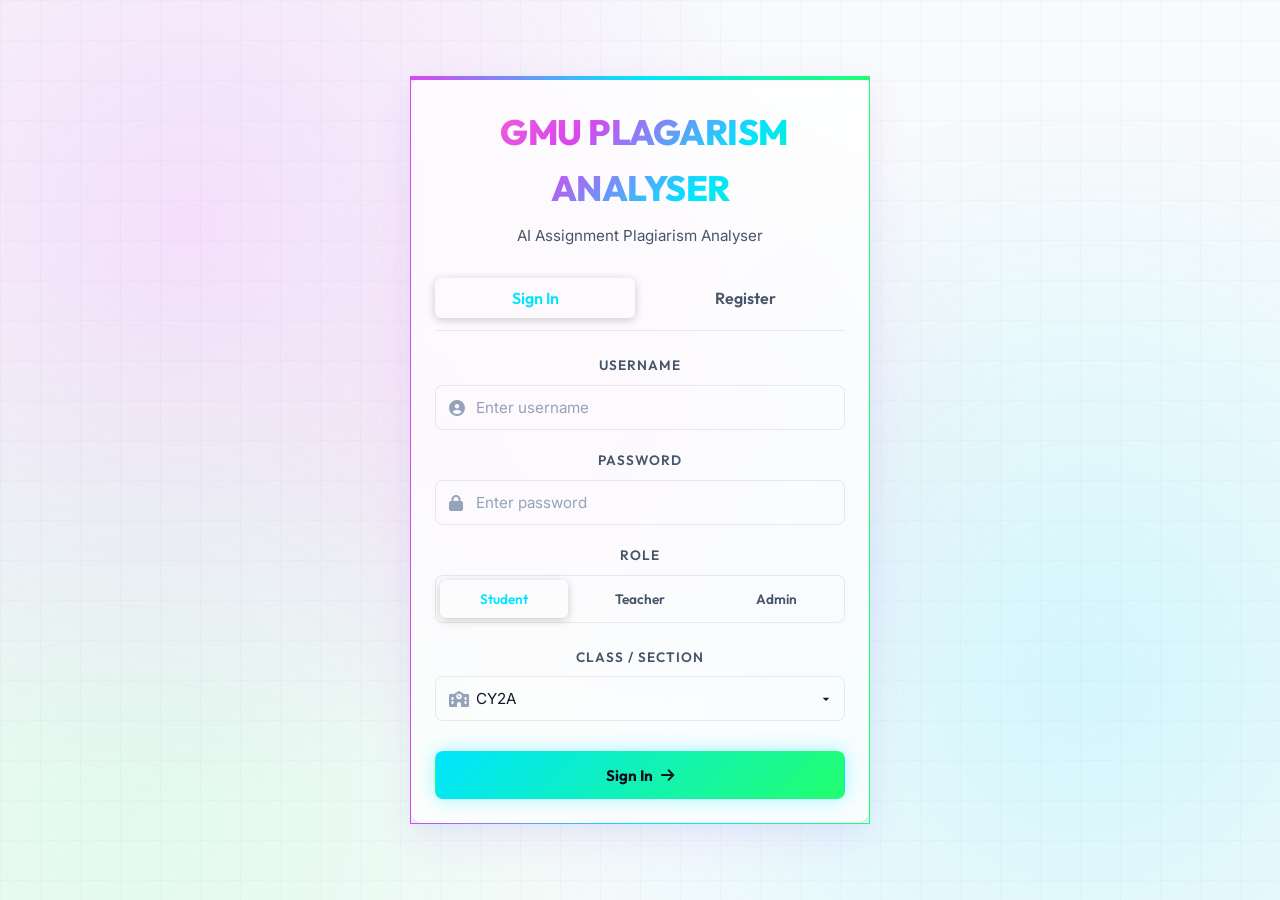
==== static/admin.html @ 9be54807 "Initial commit" ====
<!DOCTYPE html>
<html lang="en">
<head>
  <meta charset="UTF-8">
  <meta name="viewport" content="width=device-width, initial-scale=1.0">
  <title>Admin Dashboard - GMU PLAGARISM ANALYSER</title>
  <link rel="stylesheet" href="https://cdnjs.cloudflare.com/ajax/libs/font-awesome/6.4.0/css/all.min.css">
  <link rel="stylesheet" href="/static/css/styles.css">
</head>
<body>
  <div class="bg-grid"></div>
  
  <div class="dashboard-wrapper">
    <!-- Sidebar -->
    <aside class="sidebar">
      <div class="sidebar-brand">
        <i class="fa-solid fa-brain-circuit" style="color: var(--accent-cyan); font-size: 1.5rem;"></i>
        <span class="sidebar-logo">GMU PLAGARISM ANALYSER Admin</span>
      </div>
      
      <ul class="sidebar-menu">
        <li class="sidebar-item">
          <a href="#" class="sidebar-link active">
            <i class="fa-solid fa-users-gear"></i>
            <span>Manage Users</span>
          </a>
        </li>
      </ul>
      
      <div class="sidebar-user">
        <div class="user-profile-info">
          <div class="user-avatar" id="user-avatar-initial">A</div>
          <div class="user-details">
            <span class="user-name" id="user-profile-name">Administrator</span>
            <span class="user-role" id="user-profile-role">Admin</span>
          </div>
        </div>
        <button class="btn btn-secondary" onclick="logout()" style="width: 100%;">
          <i class="fa-solid fa-right-from-bracket"></i>
          <span>Logout</span>
        </button>
      </div>
    </aside>
    
    <!-- Main Content Area -->
    <main class="main-content">
      <header class="content-header">
        <div>
          <h1>User & Credentials Management</h1>
          <p style="color: var(--text-secondary); font-size: 0.9rem; margin-top: 4px;">Add, list, and manage Teacher and Student dashboard credentials.</p>
        </div>
      </header>
      
      <!-- Metrics overview -->
      <div class="metrics-grid">
        <div class="glass-card metric-card metric-cyan">
          <div class="metric-info">
            <h3>Total Teachers</h3>
            <div class="metric-value" id="count-teachers">0</div>
          </div>
          <div class="metric-icon">
            <i class="fa-solid fa-chalkboard-user"></i>
          </div>
        </div>
        <div class="glass-card metric-card metric-violet">
          <div class="metric-info">
            <h3>Total Students</h3>
            <div class="metric-value" id="count-students">0</div>
          </div>
          <div class="metric-icon">
            <i class="fa-solid fa-graduation-cap"></i>
          </div>
        </div>
        <div class="glass-card metric-card metric-green">
          <div class="metric-info">
            <h3>Active Sections</h3>
            <div class="metric-value">4</div>
          </div>
          <div class="metric-icon">
            <i class="fa-solid fa-school"></i>
          </div>
        </div>
      </div>
      
      <!-- Manage Grid (Form & List side-by-side) -->
      <div class="dashboard-grid">
        <!-- Users List -->
        <div class="glass-card">
          <h2 style="font-size: 1.25rem; margin-bottom: 20px; display: flex; align-items: center; gap: 10px;">
            <i class="fa-solid fa-list" style="color: var(--accent-cyan);"></i>
            <span>Registered Users Directory</span>
          </h2>
          
          <div class="table-responsive">
            <table class="custom-table">
              <thead>
                <tr>
                  <th>Role</th>
                  <th>Full Name</th>
                  <th>Username</th>
                  <th>Section</th>
                  <th style="text-align: right;">Action</th>
                </tr>
              </thead>
              <tbody id="users-table-body">
                <!-- Dynamically generated rows -->
              </tbody>
            </table>
          </div>
        </div>
        
        <!-- Add User Form -->
        <div class="glass-card" style="height: fit-content;">
          <h2 style="font-size: 1.25rem; margin-bottom: 20px; display: flex; align-items: center; gap: 10px;">
            <i class="fa-solid fa-user-plus" style="color: var(--accent-cyan);"></i>
            <span>Add New Credentials</span>
          </h2>
          
          <div id="form-alert" class="auth-alert" style="margin-bottom: 16px;"></div>
          
          <form id="create-user-form" onsubmit="handleCreateUser(event)">
            <div class="form-group">
              <label>Account Role</label>
              <div class="role-selector">
                <button type="button" id="form-role-student" class="role-tab active" onclick="setFormRole('student')" style="flex: 1;">Student</button>
                <button type="button" id="form-role-teacher" class="role-tab" onclick="setFormRole('teacher')" style="flex: 1;">Teacher</button>
              </div>
            </div>
            
            <div class="form-group">
              <label for="new-fullname">Full Name</label>
              <input type="text" id="new-fullname" class="form-control" required placeholder="e.g. John Doe">
            </div>
            
            <div class="form-group">
              <label for="new-username">Username</label>
              <input type="text" id="new-username" class="form-control" required placeholder="e.g. johndoe">
            </div>
            
            <div class="form-group">
              <label for="new-password">Password</label>
              <input type="password" id="new-password" class="form-control" required placeholder="Enter password">
            </div>
            
            <!-- Class Section Selection (For Student Role only) -->
            <div class="form-group section-login-group active" id="form-group-section">
              <label for="new-section">Class / Section</label>
              <select id="new-section" class="form-control">
                <option value="CY2A">CY2A</option>
                <option value="CY2B">CY2B</option>
                <option value="IY2A">IY2A</option>
                <option value="IY2B">IY2B</option>
              </select>
            </div>
            
            <button type="submit" class="btn btn-primary" style="width: 100%; margin-top: 10px;">
              <i class="fa-solid fa-plus"></i>
              <span>Create Credentials</span>
            </button>
          </form>
        </div>
      </div>
    </main>
  </div>

  <script src="/static/js/app.js"></script>
  <script src="/static/js/admin.js"></script>
</body>
</html>
---- static/css/styles.css ----
@import url('https://fonts.googleapis.com/css2?family=Inter:wght@300;400;500;600;700&family=Outfit:wght@400;500;600;700;800&display=swap');

:root {
  --bg-primary: #f8fafc;
  --bg-secondary: #ffffff;
  --bg-glass: rgba(255, 255, 255, 0.75);
  --bg-glass-hover: rgba(255, 255, 255, 0.95);
  --border-glass: rgba(0, 0, 0, 0.08);
  --border-glass-light: rgba(0, 0, 0, 0.15);
  
  --accent-cyan: #00e5ff;
  --accent-violet: #d946ef;
  --accent-blue: #3b82f6;
  --accent-green: #22ff6e;
  --accent-red: #ff3366;
  --accent-yellow: #ffe14d;
  --accent-orange: #ff8c21;
  --accent-pink: #ff6bcb;
  
  --text-primary: #0f172a;
  --text-secondary: #475569;
  --text-muted: #94a3b8;
  
  --shadow-glow-cyan: 0 0 20px rgba(0, 229, 255, 0.35);
  --shadow-glow-violet: 0 0 20px rgba(217, 70, 239, 0.35);
  --shadow-glow-green: 0 0 20px rgba(34, 255, 110, 0.35);
  --shadow-glow-red: 0 0 20px rgba(255, 51, 102, 0.35);
  --shadow-glow-orange: 0 0 20px rgba(255, 140, 33, 0.35);
  --shadow-glow-pink: 0 0 20px rgba(255, 107, 203, 0.35);
  
  --gradient-primary: linear-gradient(135deg, #d946ef, #3b82f6, #00e5ff);
  --gradient-warm: linear-gradient(135deg, #ff3366, #ff8c21, #ffe14d);
  --gradient-cool: linear-gradient(135deg, #00e5ff, #3b82f6, #d946ef);
  
  --transition-smooth: all 0.3s cubic-bezier(0.4, 0, 0.2, 1);
  --font-family-title: 'Outfit', sans-serif;
  --font-family-body: 'Inter', sans-serif;
  
  --sidebar-width: 260px;
}

/* Base Styles */
* {
  box-sizing: border-box;
  margin: 0;
  padding: 0;
}

body {
  background-color: var(--bg-primary);
  color: var(--text-primary);
  font-family: var(--font-family-body);
  min-height: 100vh;
  overflow-x: hidden;
  line-height: 1.6;
}

/* Custom Scrollbar */
::-webkit-scrollbar {
  width: 8px;
  height: 8px;
}
::-webkit-scrollbar-track {
  background: var(--bg-primary);
}
::-webkit-scrollbar-thumb {
  background: var(--border-glass-light);
  border-radius: 4px;
}
::-webkit-scrollbar-thumb:hover {
  background: var(--accent-cyan);
}

/* Dynamic background grid effect */
.bg-grid {
  position: fixed;
  top: 0;
  left: 0;
  width: 100%;
  height: 100%;
  z-index: -2;
  background: linear-gradient(135deg, #f8fafc 0%, #f1f5f9 50%, #e2e8f0 100%);
  background-image: 
    radial-gradient(circle at 15% 25%, rgba(217, 70, 239, 0.15) 0%, transparent 45%),
    radial-gradient(circle at 85% 75%, rgba(0, 229, 255, 0.15) 0%, transparent 45%),
    radial-gradient(circle at 50% 50%, rgba(255, 107, 203, 0.1) 0%, transparent 50%),
    radial-gradient(circle at 10% 90%, rgba(34, 255, 110, 0.1) 0%, transparent 40%),
    linear-gradient(rgba(0, 0, 0, 0.02) 1px, transparent 1px),
    linear-gradient(90deg, rgba(0, 0, 0, 0.02) 1px, transparent 1px);
  background-size: 100% 100%, 100% 100%, 100% 100%, 100% 100%, 40px 40px, 40px 40px;
}

/* Glassmorphism Cards */
.glass-card {
  background: var(--bg-glass);
  backdrop-filter: blur(16px);
  -webkit-backdrop-filter: blur(16px);
  border: 1px solid var(--border-glass);
  border-radius: 16px;
  padding: 24px;
  box-shadow: 0 4px 24px 0 rgba(0, 0, 0, 0.06);
  transition: var(--transition-smooth);
}
.glass-card{
  background: var(--bg-glass);
  width:100%;
  max-width:100%;
  overflow:hidden;
}
.glass-card:hover {
  border-color: var(--accent-cyan);
  transform: translateY(-2px);
  box-shadow: 0 8px 32px rgba(0, 0, 0, 0.1);
}

/* Buttons */
.btn {
  display: inline-flex;
  align-items: center;
  justify-content: center;
  gap: 8px;
  font-family: var(--font-family-title);
  font-weight: 600;
  padding: 10px 20px;
  border-radius: 8px;
  border: 1px solid transparent;
  cursor: pointer;
  transition: var(--transition-smooth);
  text-decoration: none;
  font-size: 0.95rem;
}

.btn-primary {
  background: linear-gradient(135deg, #d946ef, #3b82f6);
  color: #fff;
  box-shadow: var(--shadow-glow-violet);
}
.btn-primary:hover {
  transform: translateY(-2px);
  box-shadow: 0 0 30px rgba(217, 70, 239, 0.5);
}

.btn-cyan {
  background: linear-gradient(135deg, #00e5ff, #22ff6e);
  color: #0a0e1a;
  font-weight: 700;
  box-shadow: var(--shadow-glow-cyan);
}
.btn-cyan:hover {
  transform: translateY(-2px);
  box-shadow: 0 0 30px rgba(0, 229, 255, 0.5);
}

.btn-secondary {
  background: transparent;
  border-color: var(--border-glass-light);
  color: var(--text-primary);
}
.btn-secondary:hover {
  background: rgba(255, 255, 255, 0.05);
  border-color: var(--text-primary);
}

.btn-danger {
  background: rgba(255, 51, 102, 0.15);
  border-color: rgba(255, 51, 102, 0.3);
  color: #ff3366;
}
.btn-danger:hover {
  background: rgba(255, 51, 102, 0.35);
  color: #fff;
  box-shadow: var(--shadow-glow-red);
}

.btn-icon {
  padding: 8px;
  border-radius: 6px;
  font-size: 1rem;
}

/* Typography & Layout elements */
h1, h2, h3, h4, h5, h6 {
  font-family: var(--font-family-title);
  font-weight: 600;
  color: var(--text-primary);
}

a {
  color: var(--accent-cyan);
  text-decoration: none;
  transition: var(--transition-smooth);
}
a:hover {
  color: var(--text-primary);
  text-shadow: 0 0 8px rgba(0, 229, 255, 0.4);
}

/* Form inputs */
.form-group {
  margin-bottom: 20px;
}
.form-group label {
  display: block;
  font-family: var(--font-family-title);
  font-size: 0.85rem;
  font-weight: 600;
  text-transform: uppercase;
  letter-spacing: 1px;
  color: var(--text-secondary);
  margin-bottom: 8px;
}
.form-control {
  width: 100%;
  background: rgba(255, 255, 255, 0.04);
  border: 1px solid var(--border-glass);
  border-radius: 8px;
  padding: 12px 16px;
  color: var(--text-primary);
  font-family: var(--font-family-body);
  font-size: 0.95rem;
  transition: var(--transition-smooth);
}
.form-control:focus {
  outline: none;
  background: rgba(255, 255, 255, 0.08);
  border-color: var(--accent-cyan);
  box-shadow: var(--shadow-glow-cyan);
}
.form-control::placeholder {
  color: var(--text-muted);
}
select.form-control {
  appearance: none;
  background-image: url("data:image/svg+xml;utf8,<svg fill='%230f172a' height='24' viewBox='0 0 24 24' width='24' xmlns='http://www.w3.org/2000/svg'><path d='M7 10l5 5 5-5z'/><path d='M0 0h24v24H0z' fill='none'/></svg>");
  background-repeat: no-repeat;
  background-position: right 10px center;
  background-size: 16px;
  padding-right: 32px;
}

/* ==================== PORTAL LANDING STYLE ==================== */
.portal-container {
  display: flex;
  align-items: center;
  justify-content: center;
  min-height: 100vh;
  padding: 40px 20px;
}

.portal-card {
  width: 100%;
  max-width: 460px;
  text-align: center;
  border-top: 4px solid transparent;
  border-image: linear-gradient(90deg, #d946ef, #00e5ff, #22ff6e) 1;
  box-shadow: 0 15px 40px rgba(217, 70, 239, 0.1), 0 5px 20px rgba(0, 229, 255, 0.08);
}

.portal-logo {
  font-family: var(--font-family-title);
  font-size: 2.2rem;
  font-weight: 800;
  background: linear-gradient(135deg, #ff6bcb, #d946ef, #00e5ff, #22ff6e);
  -webkit-background-clip: text;
  background-clip: text;
  -webkit-text-fill-color: transparent;
  margin-bottom: 8px;
  letter-spacing: -0.5px;
}

.portal-subtitle {
  color: var(--text-secondary);
  font-size: 0.95rem;
  margin-bottom: 30px;
}

.role-selector {
  display: grid;
  grid-template-columns: repeat(3, 1fr);
  gap: 8px;
  background: rgba(255, 255, 255, 0.03);
  padding: 4px;
  border-radius: 8px;
  border: 1px solid var(--border-glass);
  margin-bottom: 24px;
}

.role-tab {
  padding: 10px;
  border-radius: 6px;
  background: transparent;
  border: none;
  color: var(--text-secondary);
  font-family: var(--font-family-title);
  font-weight: 600;
  font-size: 0.85rem;
  cursor: pointer;
  transition: var(--transition-smooth);
}
.role-tab.active {
  background: rgba(255, 255, 255, 0.08);
  color: var(--accent-cyan);
  box-shadow: 0 2px 10px rgba(0, 0, 0, 0.2);
}

/* ==================== DASHBOARD LAYOUT ==================== */
.dashboard-wrapper {
  display: block;
  min-height: 100vh;
}

/* Sidebar navigation */
.sidebar {
  width: var(--sidebar-width);
  background: var(--bg-secondary);
  border-right: 1px solid var(--border-glass);
  display: flex;
  flex-direction: column;
  position: fixed;
  height: 100vh;
  z-index: 100;
}

.sidebar-brand {
  padding: 24px;
  display: flex;
  align-items: center;
  gap: 12px;
  border-bottom: 1px solid var(--border-glass);
}
.sidebar-logo {
  font-family: var(--font-family-title);
  font-weight: 800;
  font-size: 1.25rem;
  background: linear-gradient(135deg, #ff6bcb, #00e5ff);
  -webkit-background-clip: text;
  background-clip: text;
  -webkit-text-fill-color: transparent;
}

.sidebar-menu {
  list-style: none;
  padding: 20px 12px;
  flex-grow: 1;
}

.sidebar-item {
  margin-bottom: 6px;
}

.sidebar-link {
  display: flex;
  align-items: center;
  gap: 12px;
  padding: 12px 16px;
  color: var(--text-secondary);
  border-radius: 8px;
  font-family: var(--font-family-title);
  font-weight: 500;
  transition: var(--transition-smooth);
}
.sidebar-link:hover, .sidebar-link.active {
  background: rgba(0, 0, 0, 0.04);
  color: var(--text-primary);
}
.sidebar-link.active {
  border-left: 3px solid var(--accent-cyan);
  border-radius: 0 8px 8px 0;
  color: var(--accent-cyan);
}

.sidebar-user {
  padding: 20px;
  border-top: 1px solid var(--border-glass);
  display: flex;
  flex-direction: column;
  gap: 12px;
}

.user-profile-info {
  display: flex;
  align-items: center;
  gap: 12px;
}

.user-avatar {
  width: 40px;
  height: 40px;
  border-radius: 50%;
  background: linear-gradient(135deg, var(--accent-cyan), var(--accent-violet));
  display: flex;
  align-items: center;
  justify-content: center;
  font-weight: 700;
  color: #000;
  font-size: 1.1rem;
}

.user-details {
  display: flex;
  flex-direction: column;
}
.user-name {
  font-size: 0.9rem;
  font-weight: 600;
  color: var(--text-primary);
  white-space: nowrap;
  overflow: hidden;
  text-overflow: ellipsis;
  max-width: 140px;
}
.user-role {
  font-size: 0.75rem;
  color: var(--text-secondary);
  text-transform: uppercase;
  letter-spacing: 0.5px;
}

/* Main Content Area */
.main-content {
  margin-left: var(--sidebar-width);
  width: calc(100% - var(--sidebar-width));
  padding: 40px;
  min-height: 100vh;
}

/* Header/TopBar */
.content-header {
  display: flex;
  justify-content: space-between;
  align-items: center;
  margin-bottom: 32px;
}
.content-header h1 {
  font-size: 1.8rem;
  font-weight: 700;
  letter-spacing: -0.5px;
}

/* Metrics Row */
.metrics-grid {
  display: grid;
  grid-template-columns: repeat(auto-fit, minmax(220px, 1fr));
  gap: 20px;
  margin-bottom: 32px;
}

.metric-card {
  display: flex;
  align-items: center;
  justify-content: space-between;
}
.metric-info h3 {
  font-size: 0.8rem;
  text-transform: uppercase;
  color: var(--text-secondary);
  letter-spacing: 1px;
  margin-bottom: 4px;
}
.metric-value {
  font-size: 1.8rem;
  font-weight: 800;
  font-family: var(--font-family-title);
}
.metric-icon {
  width: 48px;
  height: 48px;
  border-radius: 12px;
  display: flex;
  align-items: center;
  justify-content: center;
  font-size: 1.25rem;
}
.metric-cyan .metric-icon { background: rgba(0, 229, 255, 0.15); color: var(--accent-cyan); box-shadow: 0 0 12px rgba(0, 229, 255, 0.2); }
.metric-violet .metric-icon { background: rgba(217, 70, 239, 0.15); color: var(--accent-violet); box-shadow: 0 0 12px rgba(217, 70, 239, 0.2); }
.metric-green .metric-icon { background: rgba(34, 255, 110, 0.15); color: var(--accent-green); box-shadow: 0 0 12px rgba(34, 255, 110, 0.2); }
.metric-red .metric-icon { background: rgba(255, 51, 102, 0.15); color: var(--accent-red); box-shadow: 0 0 12px rgba(255, 51, 102, 0.2); }
.metric-orange .metric-icon { background: rgba(255, 140, 33, 0.15); color: var(--accent-orange); box-shadow: 0 0 12px rgba(255, 140, 33, 0.2); }

/* Tables styling */
.table-responsive {
  width: 100%;
  overflow-x: auto;
  border-radius: 12px;
  border: 1px solid var(--border-glass);
}
.custom-table {
  width: 100%;
  border-collapse: collapse;
  text-align: left;
  font-size: 0.9rem;
}
.custom-table th {
  background: rgba(0, 0, 0, 0.02);
  color: var(--text-secondary);
  font-family: var(--font-family-title);
  font-weight: 600;
  padding: 16px;
  border-bottom: 1px solid var(--border-glass);
}
.custom-table td {
  padding: 16px;
  border-bottom: 1px solid var(--border-glass);
  color: var(--text-primary);
  vertical-align: middle;
}
.custom-table tr:last-child td {
  border-bottom: none;
}
.custom-table tr:hover td {
  background: rgba(0, 0, 0, 0.01);
}

/* Badges */
.badge {
  display: inline-flex;
  align-items: center;
  padding: 4px 10px;
  border-radius: 50px;
  font-size: 0.75rem;
  font-weight: 600;
  text-transform: uppercase;
}
.badge-cyan { background: rgba(0, 229, 255, 0.15); color: var(--accent-cyan); border: 1px solid rgba(0, 229, 255, 0.3); }
.badge-violet { background: rgba(217, 70, 239, 0.15); color: var(--accent-violet); border: 1px solid rgba(217, 70, 239, 0.3); }
.badge-green { background: rgba(34, 255, 110, 0.15); color: var(--accent-green); border: 1px solid rgba(34, 255, 110, 0.3); }
.badge-red { background: rgba(255, 51, 102, 0.15); color: var(--accent-red); border: 1px solid rgba(255, 51, 102, 0.3); }
.badge-yellow { background: rgba(255, 225, 77, 0.15); color: var(--accent-yellow); border: 1px solid rgba(255, 225, 77, 0.3); }
.badge-orange { background: rgba(255, 140, 33, 0.15); color: var(--accent-orange); border: 1px solid rgba(255, 140, 33, 0.3); }

/* Section layouts */
.dashboard-grid {
  display: grid;
  grid-template-columns: minmax(0,2fr) minmax(280px,1fr);
  gap: 20px;
  width: 100%;
}
@media (max-width: 1024px) {
  .dashboard-grid {
    grid-template-columns: 1fr;
  }
}

/* ==================== DRAG & DROP UPLOAD ==================== */
.upload-zone {
  border: 2px dashed var(--border-glass-light);
  border-radius: 12px;
  padding: 40px 20px;
  text-align: center;
  cursor: pointer;
  background: rgba(0, 0, 0, 0.01);
  transition: var(--transition-smooth);
  position: relative;
  overflow: hidden;
  display: flex;
  flex-direction: column;
  align-items: center;
  gap: 12px;
}
.upload-zone:hover, .upload-zone.dragging {
  border-color: var(--accent-cyan);
  background: rgba(0, 229, 255, 0.05);
  box-shadow: 0 0 20px rgba(0, 229, 255, 0.1);
}

.upload-icon {
  font-size: 2.8rem;
  color: var(--text-secondary);
  transition: var(--transition-smooth);
}
.upload-zone:hover .upload-icon {
  color: var(--accent-cyan);
  transform: translateY(-6px);
  filter: drop-shadow(0 0 8px rgba(0, 229, 255, 0.5));
}

.upload-text {
  font-weight: 500;
  font-size: 0.95rem;
}
.upload-text span {
  color: var(--accent-cyan);
  font-weight: 700;
  text-shadow: 0 0 8px rgba(0, 229, 255, 0.4);
}
.upload-hint {
  font-size: 0.75rem;
  color: var(--text-muted);
}
.file-input {
  position: absolute;
  top: 0;
  left: 0;
  width: 100%;
  height: 100%;
  opacity: 0;
  cursor: pointer;
}

/* Selected File Preview */
.selected-file-preview {
  margin-top: 20px;
  padding: 16px;
  background: rgba(0, 0, 0, 0.03);
  border: 1px solid var(--border-glass);
  border-radius: 8px;
  display: flex;
  align-items: center;
  justify-content: space-between;
  animation: fadeIn 0.3s ease;
}
.file-info-box {
  display: flex;
  align-items: center;
  gap: 12px;
}
.file-type-icon {
  font-size: 1.5rem;
  color: var(--accent-cyan);
}
.file-details-name {
  font-size: 0.9rem;
  font-weight: 600;
}
.file-details-size {
  font-size: 0.75rem;
  color: var(--text-secondary);
}

/* ==================== PLAGIARISM METRICS VIEW ==================== */
.plagiarism-summary-card {
  display: flex;
  align-items: center;
  justify-content: space-around;
  padding: 24px;
  margin-bottom: 24px;
  background: rgba(255, 255, 255, 0.02);
  border-radius: 12px;
}

.circular-progress {
  position: relative;
  width: 110px;
  height: 110px;
  border-radius: 50%;
  background: conic-gradient(var(--accent-color, var(--accent-cyan)) 0deg, rgba(255, 255, 255, 0.05) 0deg);
  display: flex;
  align-items: center;
  justify-content: center;
  transition: var(--transition-smooth);
}
.circular-progress::before {
  content: "";
  position: absolute;
  width: 90px;
  height: 90px;
  border-radius: 50%;
  background: var(--bg-secondary);
}
.progress-value {
  position: relative;
  font-family: var(--font-family-title);
  font-size: 1.5rem;
  font-weight: 800;
  color: var(--text-primary);
}
.progress-label {
  text-align: center;
  font-family: var(--font-family-title);
}
.progress-label span {
  display: block;
  font-size: 0.75rem;
  color: var(--text-secondary);
  text-transform: uppercase;
  letter-spacing: 0.5px;
  margin-top: 6px;
}

/* Plagiarism highlighting */
.doc-viewer-grid {
  display: grid;
  grid-template-columns: 1fr;
  gap: 20px;
  margin-top: 20px;
}
.doc-panel {
  background: rgba(0, 0, 0, 0.02);
  border: 1px solid var(--border-glass);
  border-radius: 8px;
  padding: 20px;
  max-height: 400px;
  overflow-y: auto;
  font-family: 'Courier New', Courier, monospace;
  font-size: 0.95rem;
  white-space: pre-wrap;
  color: var(--text-primary);
}

.highlight-peer {
  background-color: rgba(138, 43, 226, 0.25);
  border-bottom: 2px solid var(--accent-violet);
  color: #fff;
  cursor: pointer;
  position: relative;
}
.highlight-peer:hover::after {
  content: "Matched with Peer (" attr(data-source) ")";
  position: absolute;
  bottom: 100%;
  left: 50%;
  transform: translateX(-50%);
  background: #000;
  color: #fff;
  font-family: var(--font-family-body);
  font-size: 0.75rem;
  padding: 4px 8px;
  border-radius: 4px;
  white-space: nowrap;
  z-index: 10;
}

.highlight-internet {
  background-color: rgba(0, 242, 254, 0.15);
  border-bottom: 2px solid var(--accent-cyan);
  color: #fff;
  cursor: pointer;
  position: relative;
}
.highlight-internet:hover::after {
  content: "Matched with Internet (" attr(data-source) ")";
  position: absolute;
  bottom: 100%;
  left: 50%;
  transform: translateX(-50%);
  background: #000;
  color: #fff;
  font-family: var(--font-family-body);
  font-size: 0.75rem;
  padding: 4px 8px;
  border-radius: 4px;
  white-space: nowrap;
  z-index: 10;
}

/* ==================== IMMERSIVE SCAN MODAL ==================== */
.modal-overlay {
  position: fixed;
  top: 0;
  left: 0;
  width: 100%;
  height: 100%;
  background: rgba(0, 0, 0, 0.85);
  backdrop-filter: blur(8px);
  z-index: 1000;
  display: flex;
  align-items: center;
  justify-content: center;
  opacity: 0;
  pointer-events: none;
  transition: var(--transition-smooth);
}
.modal-overlay.active {
  opacity: 1;
  pointer-events: auto;
}

.modal-content {
  background: var(--bg-secondary);
  border: 1px solid var(--border-glass-light);
  box-shadow: 0 20px 50px rgba(0, 0, 0, 0.6);
  border-radius: 16px;
  width: 90%;
  max-width: 750px;
  max-height: 85vh;
  overflow-y: auto;
  transform: scale(0.95);
  transition: var(--transition-smooth);
}
.modal-overlay.active .modal-content {
  transform: scale(1);
}

.modal-header {
  padding: 20px 24px;
  border-bottom: 1px solid var(--border-glass);
  display: flex;
  justify-content: space-between;
  align-items: center;
}
.modal-close {
  background: transparent;
  border: none;
  color: var(--text-secondary);
  font-size: 1.25rem;
  cursor: pointer;
  transition: var(--transition-smooth);
}
.modal-close:hover {
  color: #fff;
}
.modal-body {
  padding: 24px;
}

/* Scanning Animation Box */
.scan-animation-container {
  display: flex;
  flex-direction: column;
  align-items: center;
  padding: 40px 20px;
  text-align: center;
}

.scan-radar {
  width: 120px;
  height: 120px;
  border-radius: 50%;
  border: 2px solid rgba(0, 242, 254, 0.15);
  position: relative;
  margin-bottom: 30px;
  display: flex;
  align-items: center;
  justify-content: center;
}
.scan-radar::before {
  content: "";
  position: absolute;
  width: 100%;
  height: 100%;
  border-radius: 50%;
  border: 2px solid var(--accent-cyan);
  border-left-color: transparent;
  border-bottom-color: transparent;
  animation: spin 1.5s linear infinite;
}
.scan-radar-inner {
  font-size: 2.2rem;
  color: var(--accent-cyan);
  animation: pulse 1.5s ease-in-out infinite;
}

.scan-log {
  width: 100%;
  max-width: 500px;
  background: #f8fafc;
  border: 1px solid var(--border-glass);
  border-radius: 8px;
  padding: 16px;
  font-family: 'Courier New', Courier, monospace;
  font-size: 0.85rem;
  text-align: left;
  color: #10b981;
  height: 160px;
  overflow-y: auto;
  box-shadow: inset 0 0 10px rgba(0, 0, 0, 0.05);
}
.scan-log-line {
  margin-bottom: 6px;
  white-space: nowrap;
  overflow: hidden;
  animation: typing 0.5s steps(30, end);
}

/* Animations */
@keyframes spin {
  0% { transform: rotate(0deg); }
  100% { transform: rotate(360deg); }
}
@keyframes pulse {
  0%, 100% { opacity: 0.4; transform: scale(0.9); }
  50% { opacity: 1; transform: scale(1.1); }
}
@keyframes fadeIn {
  from { opacity: 0; transform: translateY(5px); }
  to { opacity: 1; transform: translateY(0); }
}
@keyframes typing {
  from { width: 0 }
  to { width: 100% }
}

/* Charts Grid */
.charts-grid {
  display: grid;
  grid-template-columns: 1fr 1fr;
  gap: 20px;
  margin-bottom: 24px;
}
@media (max-width: 768px) {
  .charts-grid {
    grid-template-columns: 1fr;
  }
}
.chart-container {
  height: 240px;
  position: relative;
}

/* Login section selection wrapper */
.section-login-group {
  max-height: 0;
  overflow: hidden;
  transition: max-height 0.4s ease-out;
}
.section-login-group.active {
  max-height: 100px;
}

.auth-alert {
  padding: 12px;
  border-radius: 6px;
  font-size: 0.85rem;
  font-weight: 500;
  margin-bottom: 16px;
  display: none;
  animation: fadeIn 0.3s ease;
}
.auth-alert-error {
  background: rgba(255, 51, 102, 0.15);
  color: #ff3366;
  border: 1px solid rgba(255, 51, 102, 0.3);
}
.auth-alert-success {
  background: rgba(34, 255, 110, 0.15);
  color: #22ff6e;
  border: 1px solid rgba(34, 255, 110, 0.3);
}

/* Section selector pills for Teacher dashboard */
.section-filter-bar {
  display: flex;
  gap: 10px;
  margin-bottom: 24px;
  flex-wrap: wrap;
}
.section-pill {
  padding: 8px 16px;
  border-radius: 50px;
  background: rgba(255, 255, 255, 0.03);
  border: 1px solid var(--border-glass);
  font-family: var(--font-family-title);
  font-weight: 600;
  font-size: 0.85rem;
  color: var(--text-secondary);
  cursor: pointer;
  transition: var(--transition-smooth);
}
.section-pill:hover, .section-pill.active {
  background: rgba(0, 0, 0, 0.04);
  color: var(--accent-cyan);
  border-color: var(--accent-cyan);
  box-shadow: var(--shadow-glow-cyan);
}
@media (max-width:1400px){

.dashboard-grid{
    grid-template-columns:1fr;
}

.main-content{
    padding:20px;
}

.sidebar{
    width:220px;
}

.main-content{
    margin-left:220px;
    width:calc(100% - 220px);
}

}
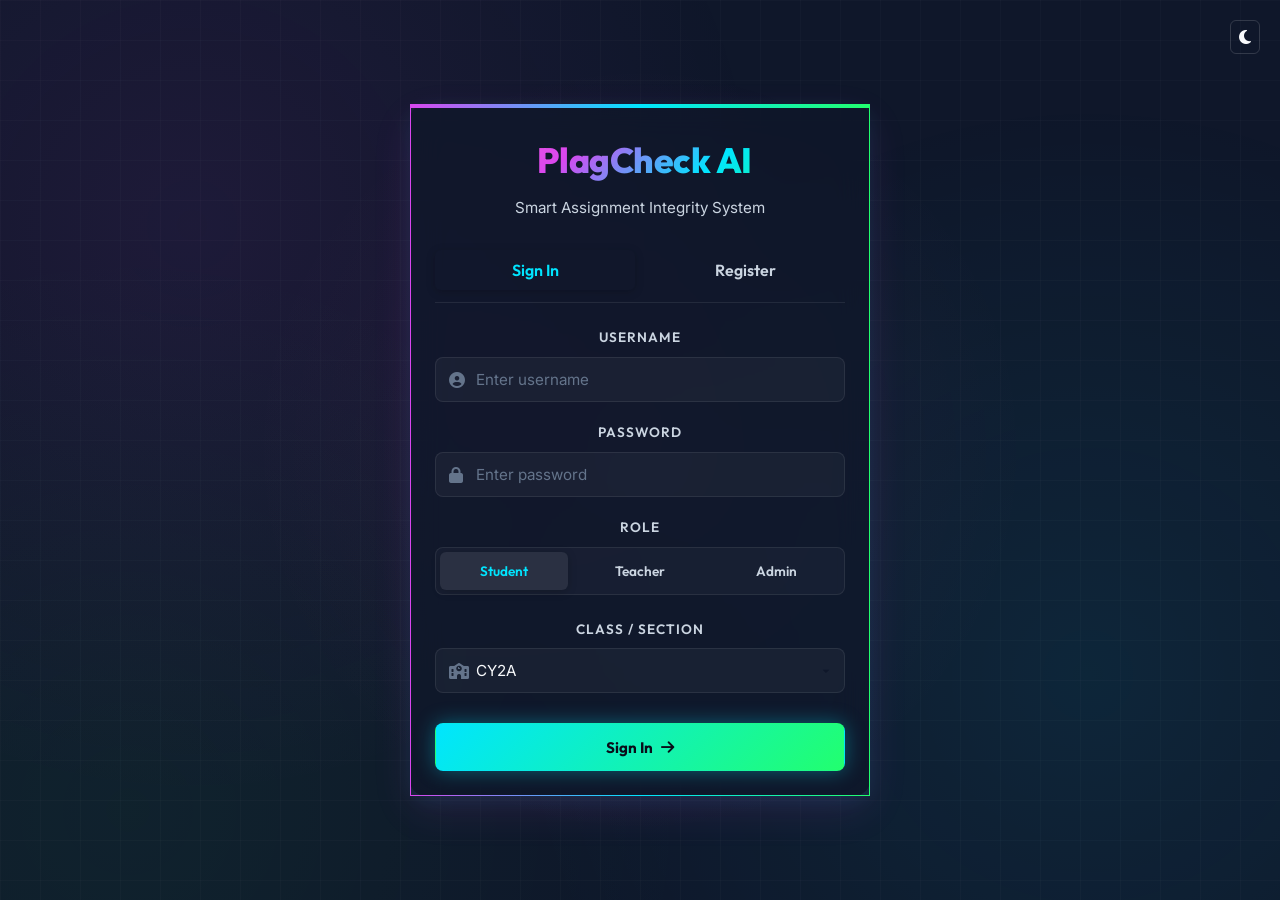
==== commit a0c22d77: "Add dark/light theme toggle and include easyocr in requirements" ====
--- a/static/admin.html
+++ b/static/admin.html
@@ -46,9 +46,12 @@
     <main class="main-content">
       <header class="content-header">
         <div>
-          <h1>User & Credentials Management</h1>
-          <p style="color: var(--text-secondary); font-size: 0.9rem; margin-top: 4px;">Add, list, and manage Teacher and Student dashboard credentials.</p>
+          <h1>System Administration</h1>
+          <p style="color: var(--text-secondary); font-size: 0.9rem; margin-top: 4px;">Manage platform users, roles, and system health.</p>
         </div>
+        <button class="btn btn-secondary btn-icon" onclick="toggleTheme()" title="Toggle Theme">
+          <i id="theme-toggle-icon" class="fa-solid fa-sun"></i>
+        </button>
       </header>
       
       <!-- Metrics overview -->
--- a/static/css/styles.css
+++ b/static/css/styles.css
@@ -37,6 +37,33 @@
   --font-family-body: 'Inter', sans-serif;
   
   --sidebar-width: 260px;
+  
+  /* Grid Background Variables */
+  --grid-bg-start: #f8fafc;
+  --grid-bg-mid: #f1f5f9;
+  --grid-bg-end: #e2e8f0;
+  --grid-line: rgba(0, 0, 0, 0.02);
+  --grid-glow-opacity: 1;
+}
+
+/* Dark Mode Variables */
+:root[data-theme="dark"] {
+  --bg-primary: #0f172a;
+  --bg-secondary: #1e293b;
+  --bg-glass: rgba(15, 23, 42, 0.75);
+  --bg-glass-hover: rgba(15, 23, 42, 0.95);
+  --border-glass: rgba(255, 255, 255, 0.08);
+  --border-glass-light: rgba(255, 255, 255, 0.15);
+  
+  --text-primary: #f8fafc;
+  --text-secondary: #cbd5e1;
+  --text-muted: #64748b;
+  
+  --grid-bg-start: #0f172a;
+  --grid-bg-mid: #141e33;
+  --grid-bg-end: #1e293b;
+  --grid-line: rgba(255, 255, 255, 0.02);
+  --grid-glow-opacity: 0.5;
 }
 
 /* Base Styles */
@@ -79,14 +106,14 @@
   width: 100%;
   height: 100%;
   z-index: -2;
-  background: linear-gradient(135deg, #f8fafc 0%, #f1f5f9 50%, #e2e8f0 100%);
+  background: linear-gradient(135deg, var(--grid-bg-start) 0%, var(--grid-bg-mid) 50%, var(--grid-bg-end) 100%);
   background-image: 
-    radial-gradient(circle at 15% 25%, rgba(217, 70, 239, 0.15) 0%, transparent 45%),
-    radial-gradient(circle at 85% 75%, rgba(0, 229, 255, 0.15) 0%, transparent 45%),
-    radial-gradient(circle at 50% 50%, rgba(255, 107, 203, 0.1) 0%, transparent 50%),
-    radial-gradient(circle at 10% 90%, rgba(34, 255, 110, 0.1) 0%, transparent 40%),
-    linear-gradient(rgba(0, 0, 0, 0.02) 1px, transparent 1px),
-    linear-gradient(90deg, rgba(0, 0, 0, 0.02) 1px, transparent 1px);
+    radial-gradient(circle at 15% 25%, rgba(217, 70, 239, calc(0.15 * var(--grid-glow-opacity))) 0%, transparent 45%),
+    radial-gradient(circle at 85% 75%, rgba(0, 229, 255, calc(0.15 * var(--grid-glow-opacity))) 0%, transparent 45%),
+    radial-gradient(circle at 50% 50%, rgba(255, 107, 203, calc(0.1 * var(--grid-glow-opacity))) 0%, transparent 50%),
+    radial-gradient(circle at 10% 90%, rgba(34, 255, 110, calc(0.1 * var(--grid-glow-opacity))) 0%, transparent 40%),
+    linear-gradient(var(--grid-line) 1px, transparent 1px),
+    linear-gradient(90deg, var(--grid-line) 1px, transparent 1px);
   background-size: 100% 100%, 100% 100%, 100% 100%, 100% 100%, 40px 40px, 40px 40px;
 }
 
@@ -419,7 +446,8 @@
 /* Main Content Area */
 .main-content {
   margin-left: var(--sidebar-width);
-  width: calc(100% - var(--sidebar-width));
+  flex: 1;
+  min-width: 0;
   padding: 40px;
   min-height: 100vh;
 }
